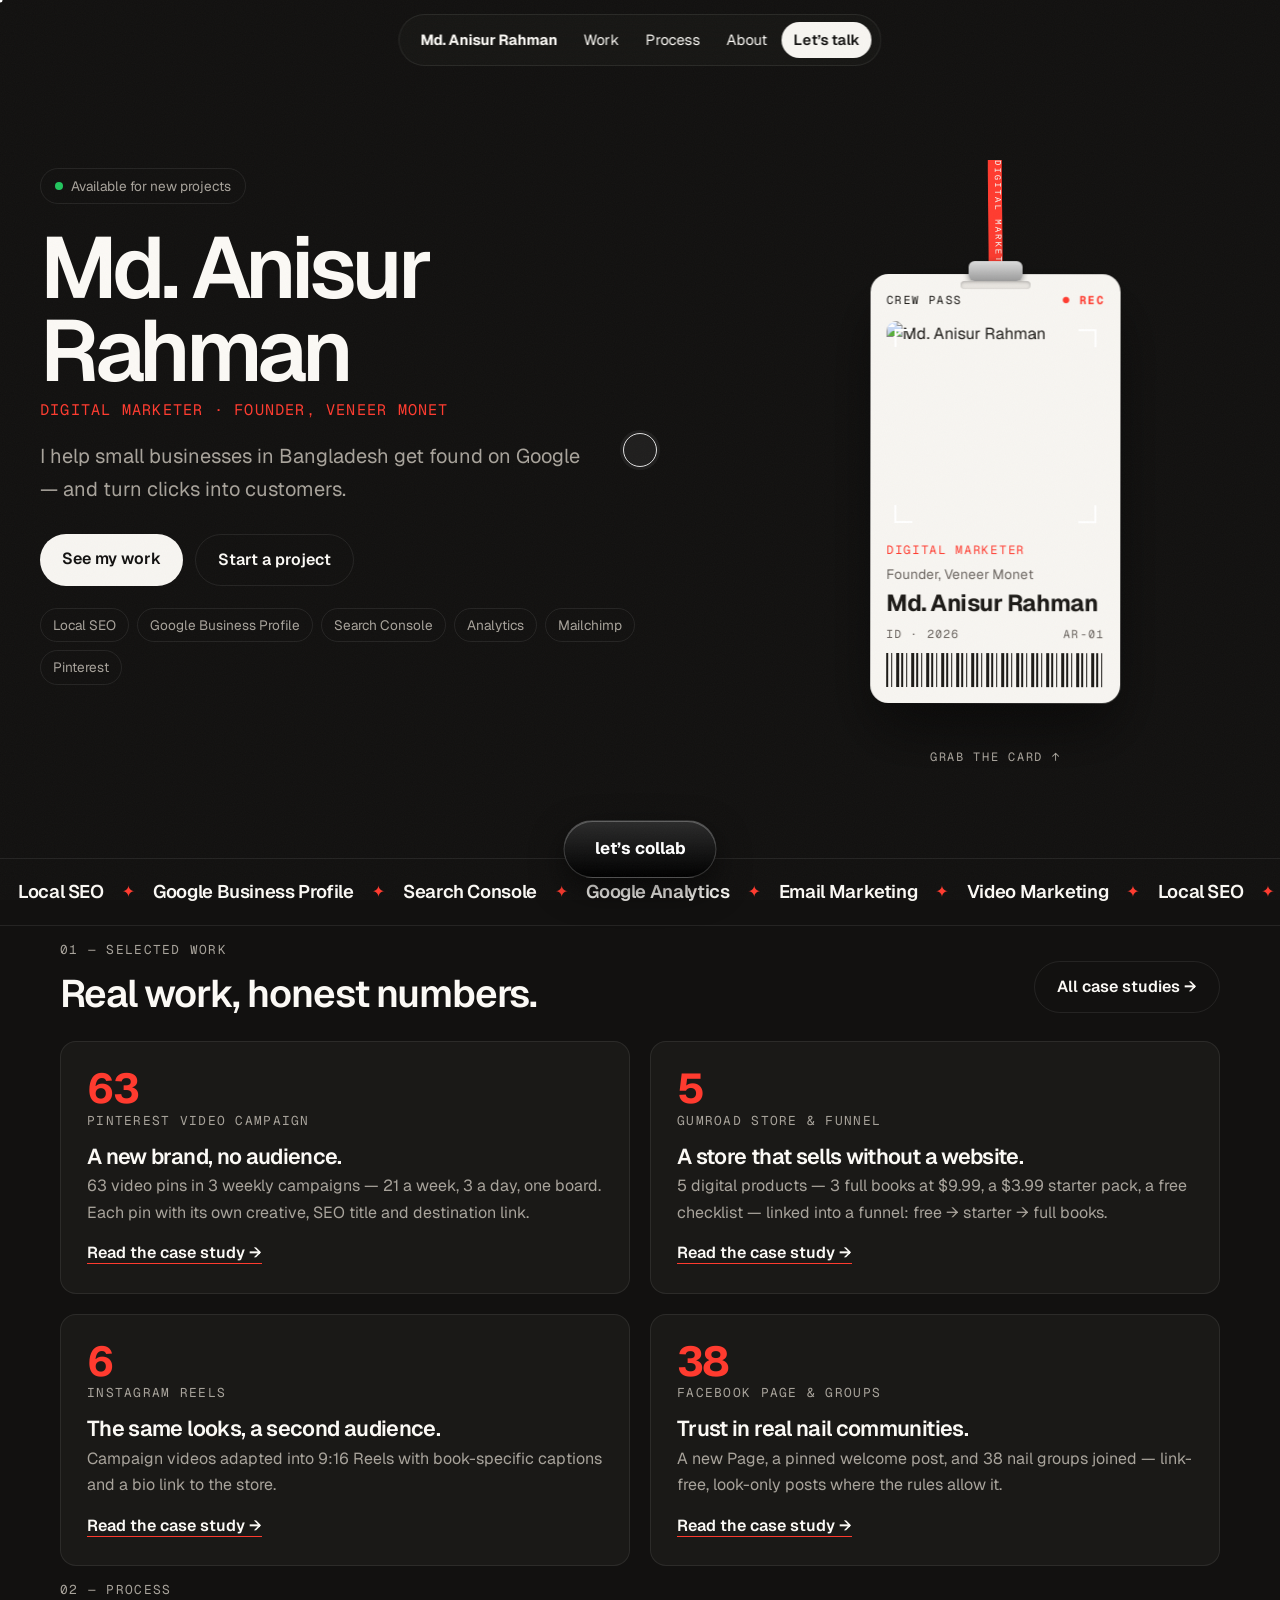
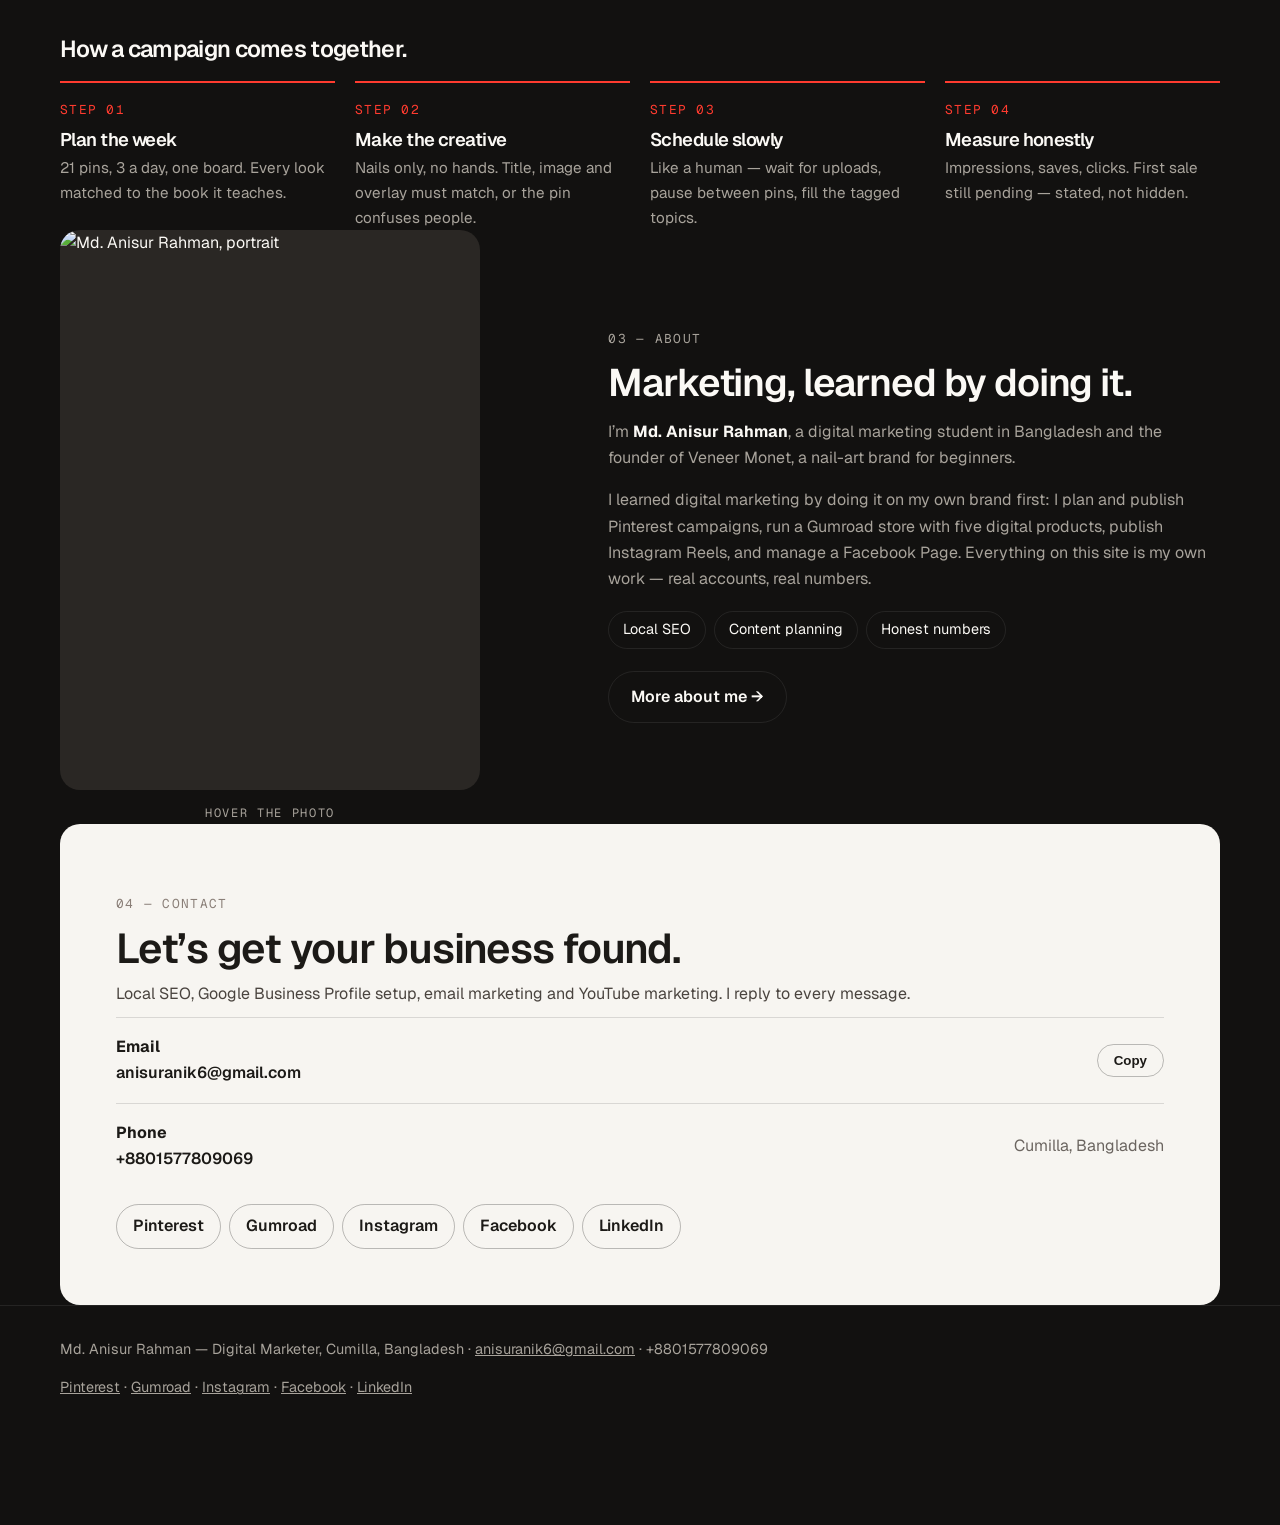
==== index.html @ 01347738 "Add portfolio site files" ====
<!DOCTYPE html>
<html lang="en">
<head>
<meta charset="utf-8">
<meta name="viewport" content="width=device-width, initial-scale=1">
<title>Local SEO &amp; Digital Marketing Freelancer, Bangladesh | Md. Anisur Rahman</title>
<meta name="description" content="Digital marketer from Bangladesh. Local SEO, Google Business Profile, email marketing, YouTube marketing and Google Ads — with real work on Pinterest, Gumroad, Instagram and Facebook.">
<link rel="canonical" href="https://anisurrahman.vercel.app/index.html">
<link rel="preconnect" href="https://fonts.googleapis.com">
<link rel="preconnect" href="https://fonts.gstatic.com" crossorigin>
<link href="https://fonts.googleapis.com/css2?family=Geist:wght@400;500;600;700&family=Geist+Mono:wght@400;500;700&display=swap" rel="stylesheet">
<link rel="stylesheet" href="styles.css">
<script async src="https://www.googletagmanager.com/gtag/js?id=G-6Z69CGL8GR"></script>
<script>window.dataLayer=window.dataLayer||[];function gtag(){dataLayer.push(arguments);}gtag('js',new Date());gtag('config','G-6Z69CGL8GR');</script>
<script type="application/ld+json">
{
  "@context": "https://schema.org",
  "@type": "ProfessionalService",
  "name": "Md. Anisur Rahman",
  "description": "Digital marketing freelancer in Cumilla, Bangladesh — local SEO, Google Business Profile, Search Console and Analytics, email marketing and video marketing.",
  "telephone": "+8801577809069",
  "url": "https://anisurrahman.vercel.app",
  "address": {"@type": "PostalAddress", "addressLocality": "Cumilla", "addressCountry": "BD"},
  "areaServed": "Cumilla, Bangladesh",
  "knowsAbout": ["Local SEO", "Google Business Profile", "Google Search Console", "Google Analytics", "Email Marketing", "Video Marketing"],
  "sameAs": ["https://www.linkedin.com/in/anisurmarketer", "https://www.pinterest.com/veneermonet/", "https://veneermonet.gumroad.com/"]
}
</script>
<noscript><style>.loader{display:none}.idcard{left:50%;top:150px;margin-left:-125px}</style></noscript>
</head>
<body>
<div class="loader"><div class="tc"><b>&#9679; REC</b> <span>00:00:00:00</span></div></div>
<div class="progress"></div>
<nav class="navpill"><a class="brand-link" href="/index.html">Md. Anisur Rahman</a><a href="#work">Work</a><a href="#process">Process</a><a href="#about">About</a><a class="cta" href="#contact">Let&rsquo;s talk</a></nav>
<header class="hero wrap">
<div class="hero-text">
<span class="badge"><span class="dot"></span> Available for new projects</span>
<h1>Md. Anisur<br>Rahman</h1>
<p class="role">Digital Marketer &middot; Founder, Veneer Monet</p>
<p class="tagline">I help small businesses in Bangladesh get found on Google &mdash; and turn clicks into customers.</p>
<div class="actions"><a class="btn btn-cream" href="#work">See my work</a><a class="btn btn-ghost" href="#contact">Start a project</a></div>
<div class="tools"><span>Local SEO</span><span>Google Business Profile</span><span>Search Console</span><span>Analytics</span><span>Mailchimp</span><span>Pinterest</span></div>
</div>
<div class="idwrap">
<svg class="idstrap" aria-hidden="true"><path id="strapPath" d="M 0 0" fill="none" stroke="#ff3b2f" stroke-width="14"></path><text font-size="9" letter-spacing="2" fill="#f7f5f1" font-family="monospace"><textPath href="#strapPath" startOffset="0">DIGITAL MARKETER &#8226; MD. ANISUR RAHMAN &#8226; DIGITAL MARKETER &#8226; MD. ANISUR RAHMAN &#8226; DIGITAL MARKETER &#8226; MD. ANISUR RAHMAN &#8226; </textPath></text></svg>
<div class="idcard" id="idcard">
<div class="clip"></div><div class="slot"></div>
<div class="top"><span>CREW PASS</span><span class="rec">&#9679; REC</span></div>
<div class="photo"><img src="/assets/me-card.webp" alt="Md. Anisur Rahman"><i class="c tl"></i><i class="c tr"></i><i class="c bl"></i><i class="c br"></i></div>
<div class="job">Digital Marketer</div>
<div class="job2">Founder, Veneer Monet</div>
<div class="name">Md. Anisur Rahman</div>
<div class="meta"><span>ID &middot; 2026</span><span>AR-01</span></div>
<div class="barcode"></div>
</div>
<p class="idcap">GRAB THE CARD &uarr;</p>
</div>
</header>
<div class="strip"><div class="strip-track"><span>Local SEO</span><i>&#10022;</i><span>Google Business Profile</span><i>&#10022;</i><span>Search Console</span><i>&#10022;</i><span>Google Analytics</span><i>&#10022;</i><span>Email Marketing</span><i>&#10022;</i><span>Video Marketing</span><i>&#10022;</i><span>Local SEO</span><i>&#10022;</i><span>Google Business Profile</span><i>&#10022;</i><span>Search Console</span><i>&#10022;</i><span>Google Analytics</span><i>&#10022;</i><span>Email Marketing</span><i>&#10022;</i><span>Video Marketing</span><i>&#10022;</i></div></div>
<section id="work" class="wrap">
<div class="sec-head"><div><p class="label">01 &mdash; Selected work</p><h2>Real work, honest numbers.</h2></div><a class="btn btn-ghost" href="/my-work/index.html">All case studies &rarr;</a></div>
<div class="work-grid">
<article class="work-card"><div class="num">63</div><p class="label">Pinterest Video Campaign</p><h3>A new brand, no audience.</h3><p>63 video pins in 3 weekly campaigns &mdash; 21 a week, 3 a day, one board. Each pin with its own creative, SEO title and destination link.</p><a href="/my-work/pinterest-video-campaign.html">Read the case study &rarr;</a></article>
<article class="work-card"><div class="num">5</div><p class="label">Gumroad Store &amp; Funnel</p><h3>A store that sells without a website.</h3><p>5 digital products &mdash; 3 full books at $9.99, a $3.99 starter pack, a free checklist &mdash; linked into a funnel: free &rarr; starter &rarr; full books.</p><a href="/my-work/gumroad-store-and-funnel.html">Read the case study &rarr;</a></article>
<article class="work-card"><div class="num">6</div><p class="label">Instagram Reels</p><h3>The same looks, a second audience.</h3><p>Campaign videos adapted into 9:16 Reels with book-specific captions and a bio link to the store.</p><a href="/my-work/instagram-reels.html">Read the case study &rarr;</a></article>
<article class="work-card"><div class="num">38</div><p class="label">Facebook Page &amp; Groups</p><h3>Trust in real nail communities.</h3><p>A new Page, a pinned welcome post, and 38 nail groups joined &mdash; link-free, look-only posts where the rules allow it.</p><a href="/my-work/facebook-page-and-groups.html">Read the case study &rarr;</a></article>
</div>
</section>
<section id="process" class="wrap">
<p class="label">02 &mdash; Process</p>
<h2>How a campaign comes together.</h2>
<div class="steps">
<div class="step"><p class="n">STEP 01</p><h3>Plan the week</h3><p>21 pins, 3 a day, one board. Every look matched to the book it teaches.</p></div>
<div class="step"><p class="n">STEP 02</p><h3>Make the creative</h3><p>Nails only, no hands. Title, image and overlay must match, or the pin confuses people.</p></div>
<div class="step"><p class="n">STEP 03</p><h3>Schedule slowly</h3><p>Like a human &mdash; wait for uploads, pause between pins, fill the tagged topics.</p></div>
<div class="step"><p class="n">STEP 04</p><h3>Measure honestly</h3><p>Impressions, saves, clicks. First sale still pending &mdash; stated, not hidden.</p></div>
</div>
</section>
<section id="about" class="wrap">
<div class="about-grid">
<div><div class="reveal"><img src="/assets/me-front.webp" alt="Md. Anisur Rahman, portrait"><img class="top" src="/assets/me-mask.webp" alt=""><div class="lens-ring"></div></div><p class="reveal-cap">HOVER THE PHOTO</p></div>
<div><p class="label">03 &mdash; About</p><h2>Marketing, learned by doing it.</h2><p>I&rsquo;m <strong>Md. Anisur Rahman</strong>, a digital marketing student in Bangladesh and the founder of Veneer Monet, a nail-art brand for beginners.</p><p>I learned digital marketing by doing it on my own brand first: I plan and publish Pinterest campaigns, run a Gumroad store with five digital products, publish Instagram Reels, and manage a Facebook Page. Everything on this site is my own work &mdash; real accounts, real numbers.</p><div class="pills"><span>Local SEO</span><span>Content planning</span><span>Honest numbers</span></div><p style="margin-top:22px"><a class="btn btn-ghost" href="/about.html">More about me &rarr;</a></p></div>
</div>
</section>
<section id="contact" class="wrap">
<div class="contact-card">
<p class="label">04 &mdash; Contact</p>
<h2>Let&rsquo;s get your business found.</h2>
<p class="lede">Local SEO, Google Business Profile setup, email marketing and YouTube marketing. I reply to every message.</p>
<div class="contact-row"><div><strong>Email</strong><br><a href="mailto:anisuranik6@gmail.com">anisuranik6@gmail.com</a></div><button class="copybtn" data-email="anisuranik6@gmail.com" type="button">Copy</button></div>
<div class="contact-row"><div><strong>Phone</strong><br><a href="tel:+8801577809069">+8801577809069</a></div><span class="muted">Cumilla, Bangladesh</span></div>
<div class="socials"><a href="https://www.pinterest.com/veneermonet/">Pinterest</a><a href="https://veneermonet.gumroad.com/">Gumroad</a><a href="https://www.instagram.com/veneermonet/">Instagram</a><a href="https://www.facebook.com/veneermonet/">Facebook</a><a href="https://www.linkedin.com/in/anisurmarketer">LinkedIn</a></div>
</div>
</section>
<footer><div class="wrap"><p>Md. Anisur Rahman &mdash; Digital Marketer, Cumilla, Bangladesh &middot; <a href="mailto:anisuranik6@gmail.com">anisuranik6@gmail.com</a> &middot; +8801577809069</p><p><a href="https://www.pinterest.com/veneermonet/">Pinterest</a> &middot; <a href="https://veneermonet.gumroad.com/">Gumroad</a> &middot; <a href="https://www.instagram.com/veneermonet/">Instagram</a> &middot; <a href="https://www.facebook.com/veneermonet/">Facebook</a> &middot; <a href="https://www.linkedin.com/in/anisurmarketer">LinkedIn</a></p></div></footer>
<div class="cur-dot" aria-hidden="true"></div><div class="cur-ring" aria-hidden="true"></div><div class="cur-halo" aria-hidden="true"></div>
<a class="goo" href="#contact">let&rsquo;s collab</a>
<script src="script.js" defer></script>
</body>
</html>
---- styles.css ----
*{box-sizing:border-box}
:root{--bg:#121110;--panel:#1a1917;--text:#fbf9f5;--body:#a8a39b;--accent:#ff3b2f;--accent-soft:#ff8a80;--cream:#f7f5f1;--border:rgba(255,255,255,.08);--mono:"Geist Mono",ui-monospace,SFMono-Regular,Menlo,monospace}
html{scroll-behavior:smooth}
body{margin:0;background:var(--bg);color:var(--text);font-family:"Geist",system-ui,-apple-system,"Segoe UI",Roboto,sans-serif;line-height:1.65}
body::after{content:"";position:fixed;inset:0;pointer-events:none;z-index:2000;opacity:.05;background-image:url("data:image/svg+xml,%3Csvg xmlns='http://www.w3.org/2000/svg' width='120' height='120'%3E%3Cfilter id='n'%3E%3CfeTurbulence type='fractalNoise' baseFrequency='0.9' numOctaves='2'/%3E%3C/filter%3E%3Crect width='120' height='120' filter='url(%23n)' opacity='0.6'/%3E%3C/svg%3E")}
.wrap{max-width:1200px;margin:0 auto;padding:0 20px}
.wrap.narrow{max-width:760px}
h1,h2,h3{font-weight:600;letter-spacing:-.03em;line-height:1.05}
h1{font-size:1.9rem}
h2{margin-top:1.6em;font-size:1.45rem}
a{color:var(--accent-soft)}
img{max-width:100%}
.label{font-family:var(--mono);text-transform:uppercase;letter-spacing:.1em;font-size:.8rem;color:var(--body)}
/* ---- standard pages ---- */
body.std header{border-bottom:1px solid var(--border);padding:22px 0 14px}
body.std header .brand{color:var(--text);font-size:1.35rem;font-weight:700;text-decoration:none}
body.std header .tag{color:var(--body);margin:4px 0 12px}
body.std nav a{color:var(--body);text-decoration:none;margin-right:16px;font-size:.95rem}
body.std nav a.active,body.std nav a:hover{color:var(--text);text-decoration:underline}
body.std main{padding:28px 0 110px}
body.std footer{border-top:1px solid var(--border);padding:18px 0 110px;color:var(--body);font-size:.9rem}
body.std footer a{color:var(--body)}
footer{border-top:1px solid var(--border);padding:18px 0 110px;color:var(--body);font-size:.9rem}
footer a{color:var(--body)}
.button{display:inline-block;background:var(--cream);color:#121110;padding:10px 18px;border-radius:999px;text-decoration:none;margin-top:8px;font-weight:600}
.about-photo{max-width:280px;border-radius:12px;display:block;margin:6px 0 4px}
.about-photo-cap{color:var(--body);font-size:.9rem;margin:0 0 18px}
/* ---- loader / progress / nav pill ---- */
.loader{position:fixed;inset:0;background:var(--bg);z-index:5000;display:flex;align-items:center;justify-content:center;transition:opacity .4s}
.loader.done{opacity:0;pointer-events:none}
.loader .tc{font-family:var(--mono);font-size:1rem;letter-spacing:.2em}
.loader .tc b{color:var(--accent)}
.progress{position:fixed;top:0;left:0;height:2px;background:var(--accent);z-index:101;width:0}
.navpill{position:fixed;top:14px;left:50%;transform:translateX(-50%);z-index:100;display:flex;gap:2px;align-items:center;padding:7px 9px;border-radius:999px;background:rgba(26,25,23,.72);backdrop-filter:blur(14px);-webkit-backdrop-filter:blur(14px);border:1px solid var(--border);transition:transform .35s;max-width:calc(100vw - 24px)}
.navpill.hidden{transform:translate(-50%,-140%)}
.navpill a{color:var(--text);text-decoration:none;padding:6px 12px;border-radius:999px;font-size:.92rem;white-space:nowrap}
.navpill a:hover{background:rgba(255,255,255,.08)}
.navpill .brand-link{font-weight:700}
.navpill .cta{background:var(--cream);color:#121110;font-weight:600}
/* ---- hero ---- */
.hero{display:grid;grid-template-columns:1.15fr .85fr;gap:48px;align-items:start;padding:clamp(118px,16vw,168px) 0 clamp(56px,7vw,104px)}
.badge{display:inline-flex;gap:8px;align-items:center;border:1px solid var(--border);border-radius:999px;padding:6px 14px;font-size:.85rem;color:var(--body)}
.badge .dot{width:8px;height:8px;border-radius:50%;background:#22c55e}
.hero h1{font-size:clamp(3rem,7.5vw,5.4rem);line-height:.95;letter-spacing:-.055em;margin:22px 0 6px}
.hero .role{font-family:var(--mono);color:var(--accent);font-size:.95rem;letter-spacing:.08em;text-transform:uppercase;margin:0 0 18px}
.hero .tagline{font-size:1.25rem;color:var(--body);max-width:34rem;margin:0}
.hero .actions{display:flex;gap:12px;margin:28px 0 22px;flex-wrap:wrap}
.btn{display:inline-block;padding:12px 22px;border-radius:999px;text-decoration:none;font-weight:600}
.btn-cream{background:var(--cream);color:#121110}
.btn-ghost{border:1px solid var(--border);color:var(--text)}
.tools{display:flex;gap:8px;flex-wrap:wrap}
.tools span{border:1px solid var(--border);border-radius:999px;padding:5px 12px;font-size:.85rem;color:var(--body)}
/* ---- ID card ---- */
.idwrap{position:relative;height:600px}
.idstrap{position:absolute;inset:0;width:100%;height:100%;overflow:visible;pointer-events:none}
.idcard{position:absolute;left:0;top:0;width:250px;background:var(--cream);color:#1c1a17;border-radius:18px;box-shadow:0 30px 60px rgba(0,0,0,.5);padding:16px 16px 16px;cursor:grab;will-change:transform;touch-action:none;transform-origin:50% 0}
.idcard:active{cursor:grabbing}
.idcard .clip{position:absolute;top:-13px;left:50%;transform:translateX(-50%);width:54px;height:20px;background:linear-gradient(#dcdcdc,#9a9a9a);border-radius:6px;box-shadow:0 2px 6px rgba(0,0,0,.4)}
.idcard .slot{position:absolute;top:7px;left:50%;transform:translateX(-50%);width:70px;height:8px;border-radius:4px;background:#e7e4df;box-shadow:inset 0 1px 3px rgba(0,0,0,.25)}
.idcard .top{display:flex;justify-content:space-between;font-family:var(--mono);font-size:.72rem;letter-spacing:.12em}
.idcard .rec{color:var(--accent);font-weight:700}
.idcard .photo{position:relative;margin:12px 0 10px;border-radius:10px;overflow:hidden}
.idcard .photo img{display:block;width:100%;height:210px;object-fit:cover;object-position:top}
.idcard .photo .c{position:absolute;width:18px;height:18px;border:2px solid #fff}
.idcard .photo .tl{top:8px;left:8px;border-right:0;border-bottom:0}
.idcard .photo .tr{top:8px;right:8px;border-left:0;border-bottom:0}
.idcard .photo .bl{bottom:8px;left:8px;border-right:0;border-top:0}
.idcard .photo .br{bottom:8px;right:8px;border-left:0;border-top:0}
.idcard .job{font-family:var(--mono);color:var(--accent);font-size:.75rem;letter-spacing:.14em;text-transform:uppercase}
.idcard .job2{font-size:.85rem;color:#6b6560;margin-top:2px}
.idcard .name{font-size:1.45rem;font-weight:700;letter-spacing:-.02em;line-height:1.05;margin:6px 0 8px}
.idcard .meta{font-family:var(--mono);font-size:.72rem;letter-spacing:.1em;color:#6b6560;display:flex;justify-content:space-between}
.barcode{height:34px;margin-top:10px;background:repeating-linear-gradient(90deg,#1c1a17 0 2px,transparent 2px 5px,#1c1a17 5px 6px,transparent 6px 10px,#1c1a17 10px 13px,transparent 13px 15px)}
.idcap{position:absolute;bottom:0;left:0;right:0;text-align:center;color:var(--body);font-family:var(--mono);font-size:.75rem;letter-spacing:.14em;margin:0}
/* ---- skills strip ---- */
.strip{border-top:1px solid var(--border);border-bottom:1px solid var(--border);overflow:hidden;padding:18px 0}
.strip-track{display:flex;width:max-content;animation:scrollx 22s linear infinite}
.strip-track span{font-size:1.15rem;font-weight:600;letter-spacing:-.02em;padding:0 18px;white-space:nowrap}
.strip-track i{color:var(--accent);font-style:normal;align-self:center}
@keyframes scrollx{to{transform:translateX(-50%)}}
/* ---- sections ---- */
section{padding:clamp(56px,7vw,104px) 0}
.sec-head{display:flex;justify-content:space-between;align-items:flex-end;gap:20px;margin-bottom:28px;flex-wrap:wrap}
.sec-head h2{margin:8px 0 0;font-size:clamp(1.7rem,3.5vw,2.4rem)}
.work-grid{display:grid;grid-template-columns:repeat(2,1fr);gap:20px}
.work-card{background:var(--panel);border:1px solid var(--border);border-radius:16px;padding:26px}
.work-card:hover{border-color:rgba(255,59,47,.5)}
.work-card .num{font-size:2.6rem;font-weight:700;letter-spacing:-.04em;color:var(--accent);line-height:1}
.work-card h3{margin:14px 0 6px;font-size:1.35rem}
.work-card p{color:var(--body);margin:0 0 14px}
.work-card a{color:var(--text);font-weight:600;text-decoration:none;border-bottom:1px solid var(--accent)}
.steps{display:grid;grid-template-columns:repeat(4,1fr);gap:20px}
.step{border-top:2px solid var(--accent);padding-top:16px}
.step .n{font-family:var(--mono);color:var(--accent);font-size:.8rem;letter-spacing:.1em}
.step h3{margin:10px 0 6px;font-size:1.15rem}
.step p{color:var(--body);font-size:.95rem;margin:0}
.about-grid{display:grid;grid-template-columns:.9fr 1.1fr;gap:48px;align-items:center}
.about-grid h2{margin:8px 0 14px;font-size:clamp(1.7rem,3.5vw,2.4rem)}
.about-grid p{color:var(--body)}
.about-grid p strong{color:var(--text)}
.reveal{position:relative;border-radius:20px;overflow:hidden;aspect-ratio:3/4;max-width:420px;cursor:crosshair;touch-action:none;background:#2a2724}
.reveal img{position:absolute;inset:0;width:100%;height:100%;object-fit:cover}
.reveal .top{--mx:50%;--my:40%;--r:0px;-webkit-mask-image:radial-gradient(circle var(--r) at var(--mx) var(--my),#000 98%,transparent 100%);mask-image:radial-gradient(circle var(--r) at var(--mx) var(--my),#000 98%,transparent 100%)}
.lens-ring{position:absolute;border:2px solid rgba(255,255,255,.9);border-radius:50%;pointer-events:none;transform:translate(-50%,-50%);opacity:0;box-shadow:0 0 0 4px rgba(0,0,0,.15);z-index:2}
.reveal-cap{text-align:center;color:var(--body);font-family:var(--mono);font-size:.75rem;letter-spacing:.14em;margin:14px 0 0;max-width:420px}
.pills{display:flex;gap:8px;flex-wrap:wrap;margin-top:18px}
.pills span{border:1px solid var(--border);border-radius:999px;padding:6px 14px;font-size:.9rem}
.contact-card{background:var(--cream);color:#1c1a17;border-radius:20px;padding:clamp(28px,5vw,56px)}
.contact-card .label{color:#8a7f78}
.contact-card h2{color:#1c1a17;margin:8px 0 10px;font-size:clamp(1.8rem,4vw,2.6rem)}
.contact-card p.lede{color:#4a443f;margin:0 0 10px}
.contact-row{display:flex;justify-content:space-between;align-items:center;gap:16px;border-top:1px solid rgba(0,0,0,.12);padding:16px 0;flex-wrap:wrap}
.contact-row a{color:#1c1a17;font-weight:600;text-decoration:none}
.contact-row .muted{color:#6b6560}
.copybtn{border:1px solid rgba(0,0,0,.25);background:transparent;border-radius:999px;padding:8px 16px;cursor:pointer;font-weight:600;color:#1c1a17}
.socials{display:flex;gap:8px;flex-wrap:wrap;padding-top:16px}
.socials a{border:1px solid rgba(0,0,0,.25);border-radius:999px;padding:8px 16px;color:#1c1a17;text-decoration:none;font-weight:600}
/* ---- goo pill + cursor ---- */
.goo{position:fixed;left:50%;bottom:22px;transform:translateX(-50%);z-index:90;background:linear-gradient(180deg,#2b2b2b,#000);color:#fff;border:1px solid rgba(255,255,255,.18);border-radius:999px;padding:14px 30px;font-weight:700;font-size:1.05rem;text-decoration:none;box-shadow:0 12px 32px rgba(0,0,0,.55),inset 0 1px 0 rgba(255,255,255,.25)}
.goo:hover{animation:wobble .6s ease}
@keyframes wobble{0%{transform:translateX(-50%) scale(1)}30%{transform:translateX(-50%) scale(1.12,.88)}60%{transform:translateX(-50%) scale(.94,1.08)}100%{transform:translateX(-50%) scale(1)}}
.cur-dot,.cur-ring,.cur-halo{position:fixed;top:0;left:0;pointer-events:none;z-index:3000;border-radius:50%;transform:translate(-50%,-50%)}
.cur-dot{width:5px;height:5px;background:#fff}
.cur-ring{width:34px;height:34px;border:1.5px solid rgba(255,255,255,.85);transition:width .2s,height .2s,border-color .2s,box-shadow .2s,opacity .2s}
.cur-ring.big{width:56px;height:56px;border-color:var(--accent);box-shadow:0 0 18px rgba(255,59,47,.45)}
.cur-halo{width:40px;height:40px;background:rgba(255,255,255,.06)}
body.no-cur .cur-dot,body.no-cur .cur-ring,body.no-cur .cur-halo{opacity:0}
@media (hover:none),(prefers-reduced-motion:reduce){.cur-dot,.cur-ring,.cur-halo{display:none}}
@media (prefers-reduced-motion:reduce){.strip-track{animation:none}.goo:hover{animation:none}html{scroll-behavior:auto}}
/* ---- responsive ---- */
@media (max-width:900px){
.hero{grid-template-columns:1fr;padding-top:110px}
.idwrap{height:580px;max-width:420px;margin:0 auto;width:100%}
.work-grid{grid-template-columns:1fr}
.steps{grid-template-columns:repeat(2,1fr)}
.about-grid{grid-template-columns:1fr}
}
@media (max-width:700px){
.navpill a:not(.brand-link):not(.cta){display:none}
.steps{grid-template-columns:1fr}
.hero h1{font-size:2.7rem}
.idcard{width:220px}
}
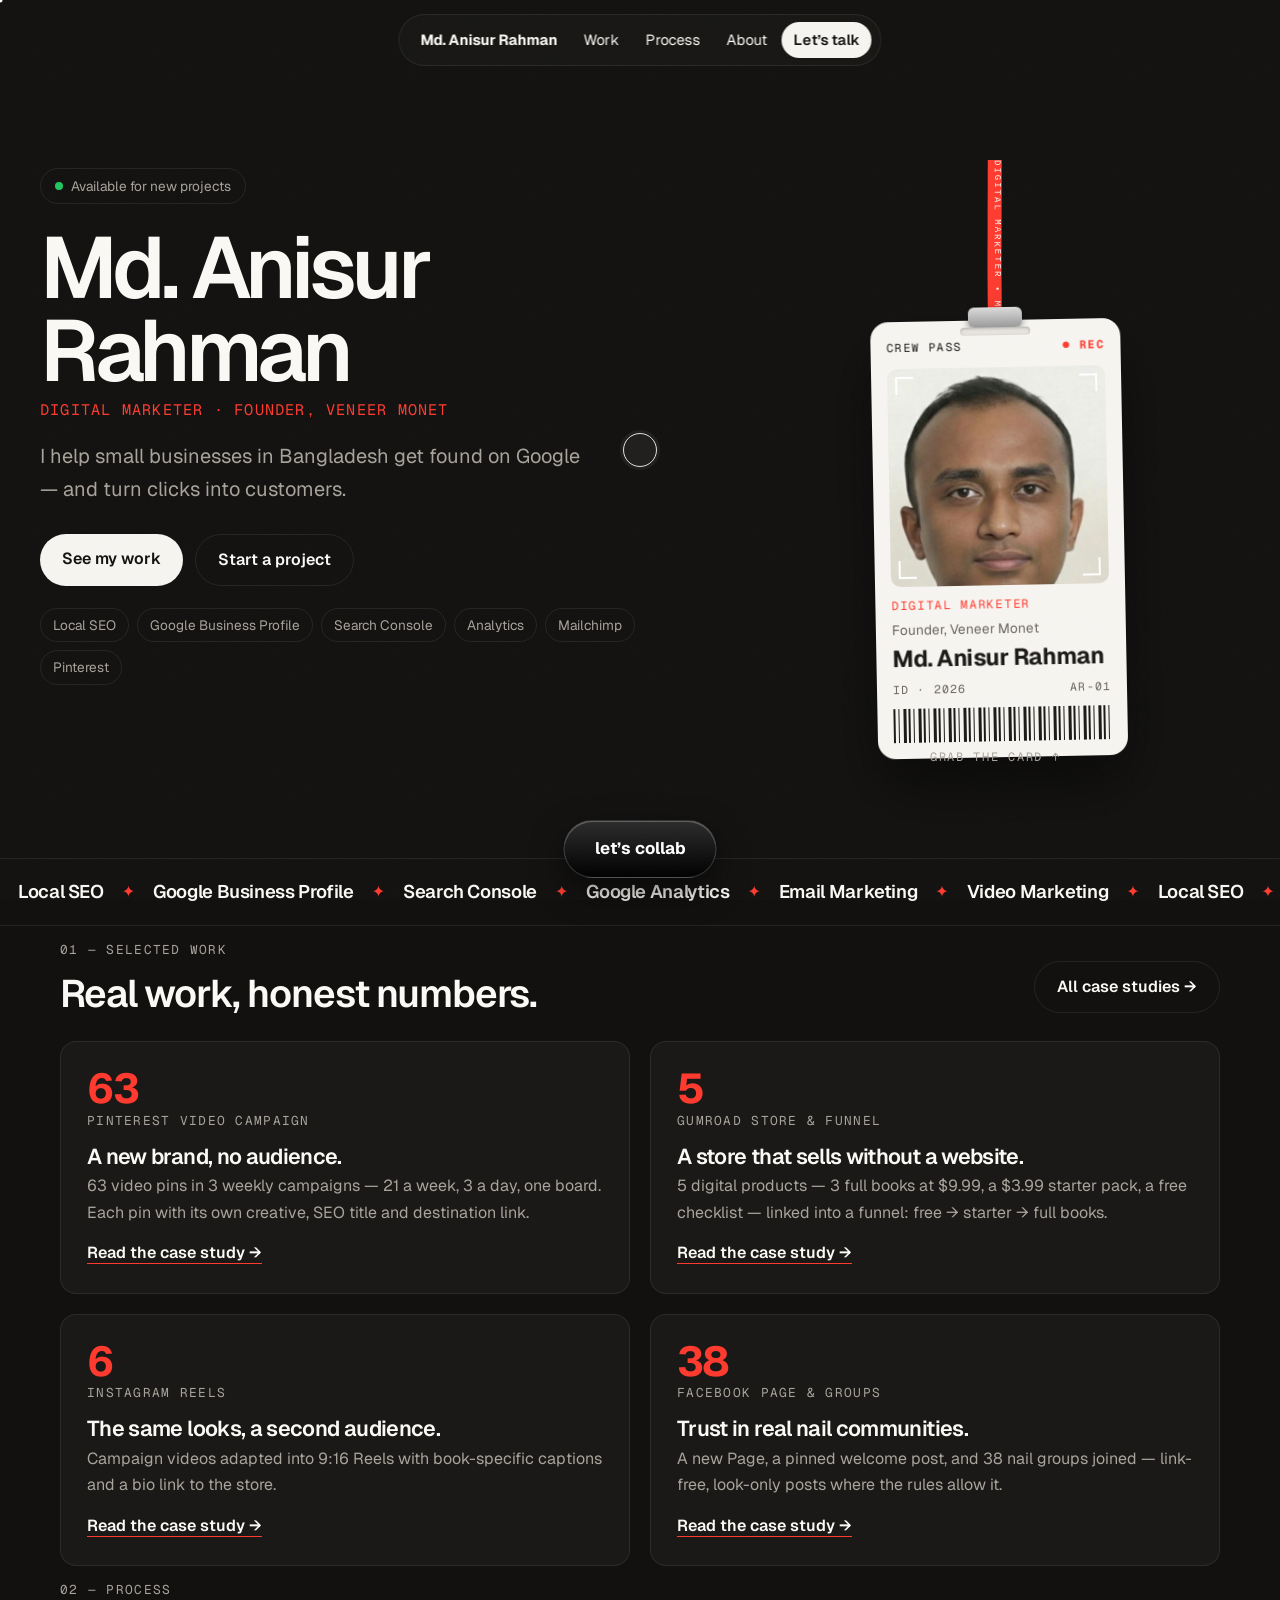
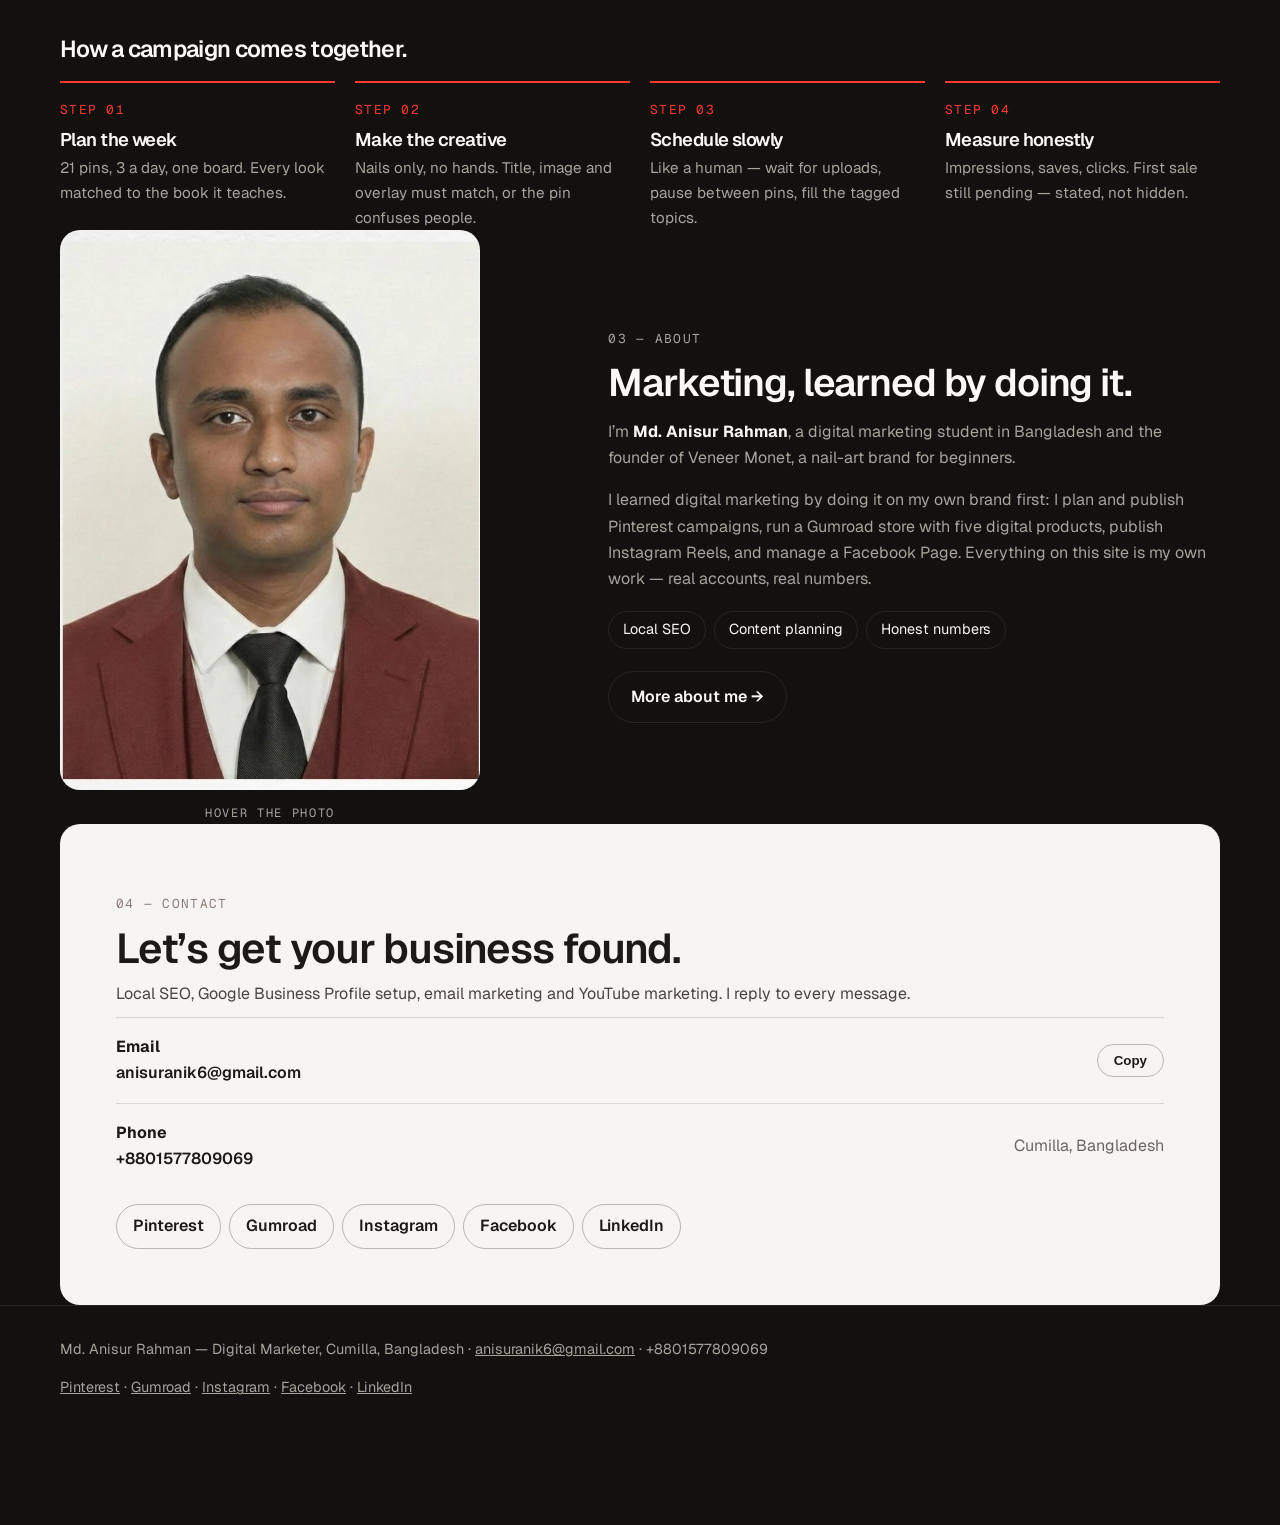
==== commit ae2d38b6: "Update site to anisurrahman-marketing.vercel.app domain" ====
--- a/index.html
+++ b/index.html
@@ -5,7 +5,7 @@
 <meta name="viewport" content="width=device-width, initial-scale=1">
 <title>Local SEO &amp; Digital Marketing Freelancer, Bangladesh | Md. Anisur Rahman</title>
 <meta name="description" content="Digital marketer from Bangladesh. Local SEO, Google Business Profile, email marketing, YouTube marketing and Google Ads — with real work on Pinterest, Gumroad, Instagram and Facebook.">
-<link rel="canonical" href="https://anisurrahman.vercel.app/index.html">
+<link rel="canonical" href="https://anisurrahman-marketing.vercel.app/index.html">
 <link rel="preconnect" href="https://fonts.googleapis.com">
 <link rel="preconnect" href="https://fonts.gstatic.com" crossorigin>
 <link href="https://fonts.googleapis.com/css2?family=Geist:wght@400;500;600;700&family=Geist+Mono:wght@400;500;700&display=swap" rel="stylesheet">
@@ -19,7 +19,7 @@
   "name": "Md. Anisur Rahman",
   "description": "Digital marketing freelancer in Cumilla, Bangladesh — local SEO, Google Business Profile, Search Console and Analytics, email marketing and video marketing.",
   "telephone": "+8801577809069",
-  "url": "https://anisurrahman.vercel.app",
+  "url": "https://anisurrahman-marketing.vercel.app",
   "address": {"@type": "PostalAddress", "addressLocality": "Cumilla", "addressCountry": "BD"},
   "areaServed": "Cumilla, Bangladesh",
   "knowsAbout": ["Local SEO", "Google Business Profile", "Google Search Console", "Google Analytics", "Email Marketing", "Video Marketing"],
--- a/styles.css
+++ b/styles.css
@@ -60,7 +60,7 @@
 .idcard .top{display:flex;justify-content:space-between;font-family:var(--mono);font-size:.72rem;letter-spacing:.12em}
 .idcard .rec{color:var(--accent);font-weight:700}
 .idcard .photo{position:relative;margin:12px 0 10px;border-radius:10px;overflow:hidden}
-.idcard .photo img{display:block;width:100%;height:210px;object-fit:cover;object-position:top}
+.idcard .photo img{display:block;width:100%;aspect-ratio:1/1;height:auto;object-fit:cover}
 .idcard .photo .c{position:absolute;width:18px;height:18px;border:2px solid #fff}
 .idcard .photo .tl{top:8px;left:8px;border-right:0;border-bottom:0}
 .idcard .photo .tr{top:8px;right:8px;border-left:0;border-bottom:0}
